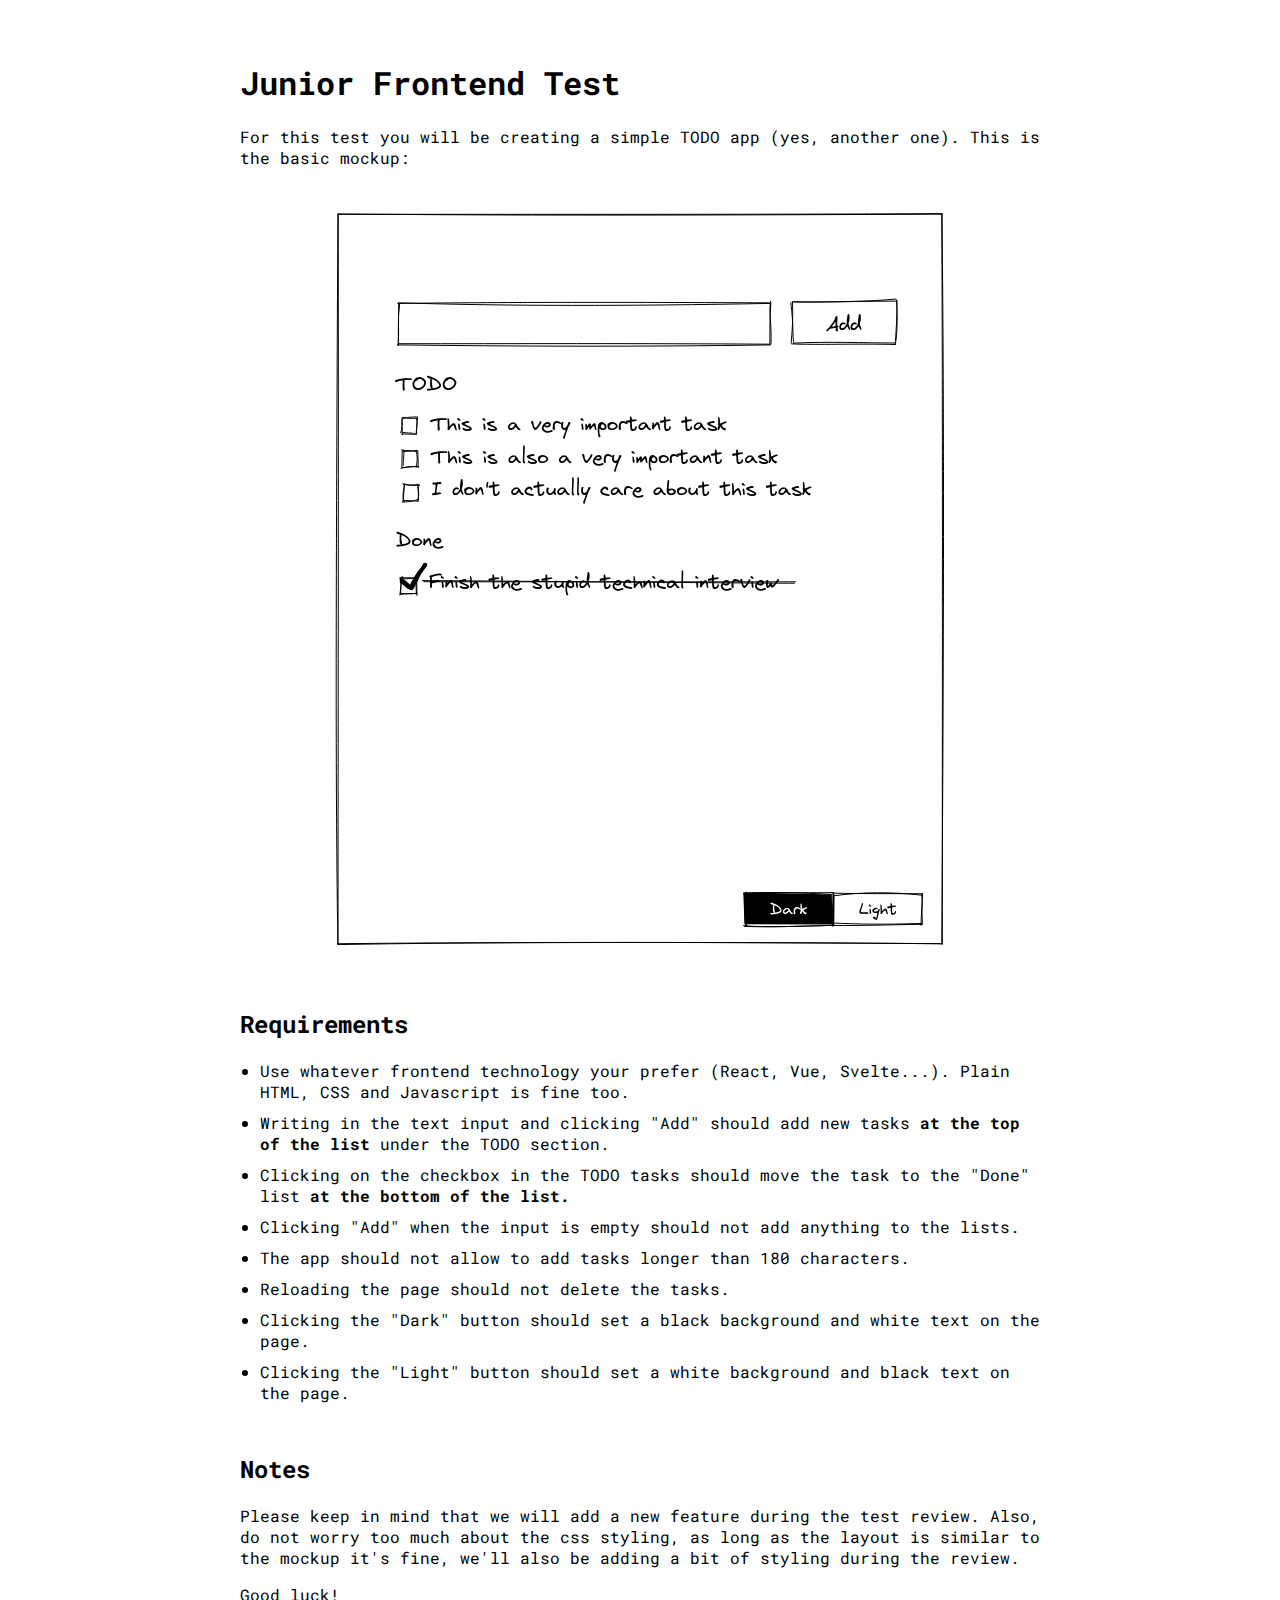
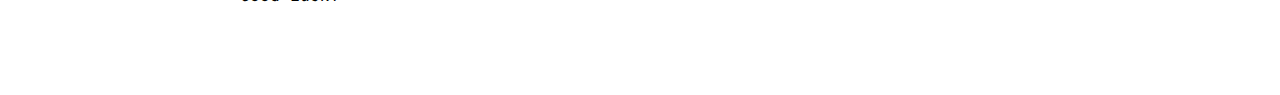
==== index.html @ 2b412f20 "Initial commit" ====
<!DOCTYPE html>

<html class="no-js">
    <head>
        <meta charset="utf-8">
        <meta http-equiv="x-ua-compatible" content="ie=edge">
        <title>Junior Frontend Test</title>
        <meta name="description" content="">
        <meta name="viewport" content="width=device-width, initial-scale=1">

        <link rel="apple-touch-icon" href="/apple-touch-icon.png">

        <link rel="preconnect" href="https://fonts.googleapis.com">
        <link rel="preconnect" href="https://fonts.gstatic.com" crossorigin>
        <link href="https://fonts.googleapis.com/css2?family=Roboto+Mono&display=swap" rel="stylesheet">
    </head>

    <style type="text/css" media="screen">
      main {
          max-width: 50rem;
          padding: 2rem;
          margin: auto;
          font-family: 'Roboto Mono', sans-serif;
      }

      section {
          margin-bottom: 50px;
      }

      .image-container {
          text-align: center;
      }

      img {
          margin-top: 20px;
          display: inline;
      }

      ul {
          padding-left: 20px;
      }

      li {
          margin-bottom: 10px;
      }
    </style>

    <body>
        <main>
            <h1>Junior Frontend Test</h1>

            <section>
                <p>For this test you will be creating a simple TODO app (yes, another one). This is the basic mockup:</p>

                <div class="image-container">
                    <img src="assets/images/mockup.png" alt="mockup" />
                </div>
            </section>

            <section>
                <h2>Requirements</h2>
                <ul>
                    <li>Use whatever frontend technology your prefer (React, Vue, Svelte...). Plain HTML, CSS and Javascript is fine too.</li>
                    <li>Writing in the text input and clicking "Add" should add new tasks <b>at the top of the list</b> under the TODO section.</li>
                    <li>Clicking on the checkbox in the TODO tasks should move the task to the "Done" list <b>at the bottom of the list.</b></li>
                    <li>Clicking "Add" when the input is empty should not add anything to the lists.</li>
                    <li>The app should not allow to add tasks longer than 180 characters.</li>
                    <li>Reloading the page should not delete the tasks.</li>
                    <li>Clicking the "Dark" button should set a black background and white text on the page.</li>
                    <li>Clicking the "Light" button should set a white background and black text on the page.</li>
                </ul>
            </section>

            <section>
                <h2>Notes</h2>
                <p>Please keep in mind that we will add a new feature during the test review. Also, do not worry too much about the css styling, as long as the layout is similar to the mockup it's fine, we'll also be adding a bit of styling during the review.</p>
                <p>Good luck!</p>
            </section>
        </main>
    </body>
</html>
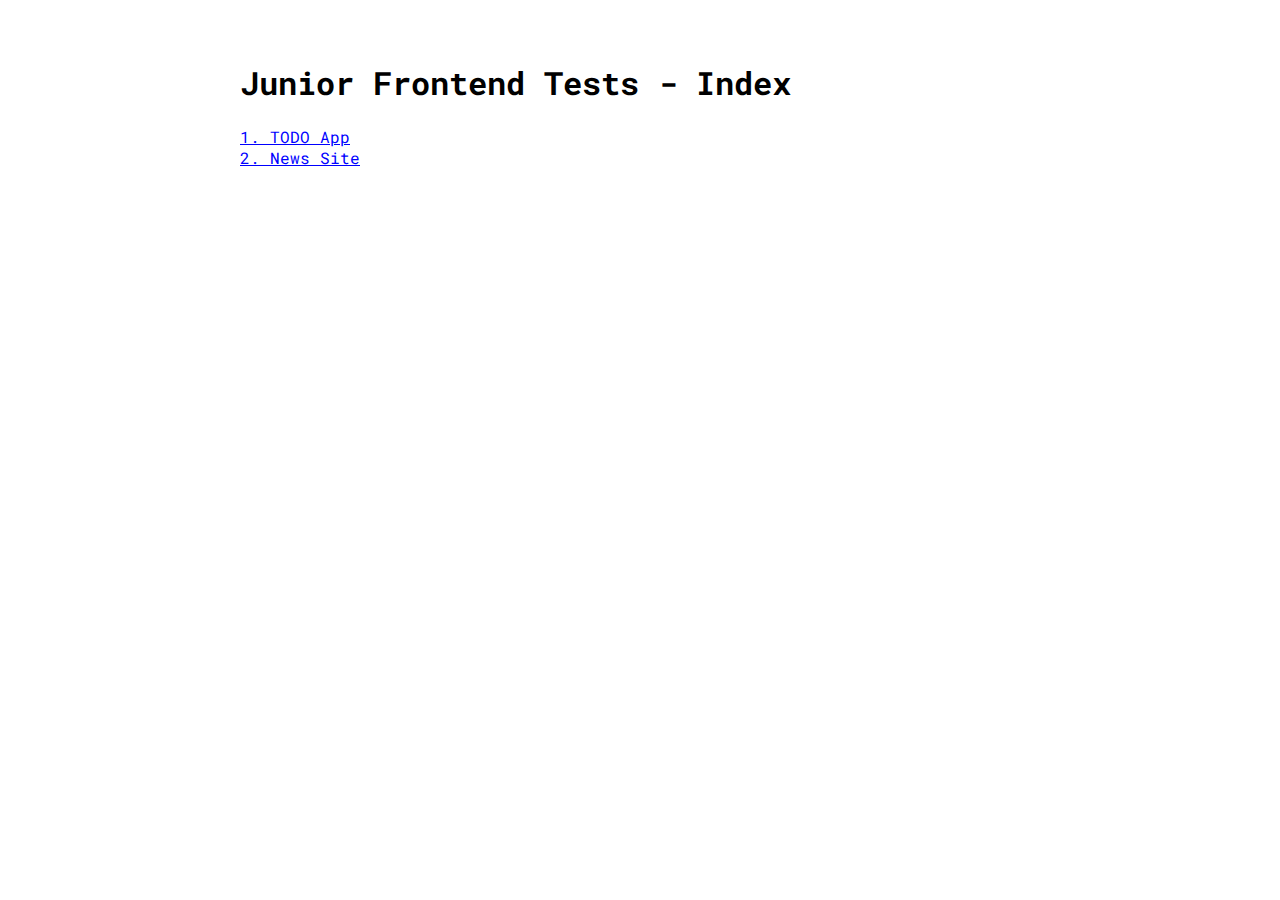
==== commit fea6c741: "Add news site test" ====
--- a/index.html
+++ b/index.html
@@ -4,7 +4,7 @@
     <head>
         <meta charset="utf-8">
         <meta http-equiv="x-ua-compatible" content="ie=edge">
-        <title>Junior Frontend Test</title>
+        <title>Junior Frontend Tests - Index</title>
         <meta name="description" content="">
         <meta name="viewport" content="width=device-width, initial-scale=1">
 
@@ -13,69 +13,16 @@
         <link rel="preconnect" href="https://fonts.googleapis.com">
         <link rel="preconnect" href="https://fonts.gstatic.com" crossorigin>
         <link href="https://fonts.googleapis.com/css2?family=Roboto+Mono&display=swap" rel="stylesheet">
+
+        <link href="assets/styles/main.css" rel="stylesheet" />
     </head>
-
-    <style type="text/css" media="screen">
-      main {
-          max-width: 50rem;
-          padding: 2rem;
-          margin: auto;
-          font-family: 'Roboto Mono', sans-serif;
-      }
-
-      section {
-          margin-bottom: 50px;
-      }
-
-      .image-container {
-          text-align: center;
-      }
-
-      img {
-          margin-top: 20px;
-          display: inline;
-      }
-
-      ul {
-          padding-left: 20px;
-      }
-
-      li {
-          margin-bottom: 10px;
-      }
-    </style>
 
     <body>
         <main>
-            <h1>Junior Frontend Test</h1>
+            <h1>Junior Frontend Tests - Index</h1>
 
-            <section>
-                <p>For this test you will be creating a simple TODO app (yes, another one). This is the basic mockup:</p>
-
-                <div class="image-container">
-                    <img src="assets/images/mockup.png" alt="mockup" />
-                </div>
-            </section>
-
-            <section>
-                <h2>Requirements</h2>
-                <ul>
-                    <li>Use whatever frontend technology your prefer (React, Vue, Svelte...). Plain HTML, CSS and Javascript is fine too.</li>
-                    <li>Writing in the text input and clicking "Add" should add new tasks <b>at the top of the list</b> under the TODO section.</li>
-                    <li>Clicking on the checkbox in the TODO tasks should move the task to the "Done" list <b>at the bottom of the list.</b></li>
-                    <li>Clicking "Add" when the input is empty should not add anything to the lists.</li>
-                    <li>The app should not allow to add tasks longer than 180 characters.</li>
-                    <li>Reloading the page should not delete the tasks.</li>
-                    <li>Clicking the "Dark" button should set a black background and white text on the page.</li>
-                    <li>Clicking the "Light" button should set a white background and black text on the page.</li>
-                </ul>
-            </section>
-
-            <section>
-                <h2>Notes</h2>
-                <p>Please keep in mind that we will add a new feature during the test review. Also, do not worry too much about the css styling, as long as the layout is similar to the mockup it's fine, we'll also be adding a bit of styling during the review.</p>
-                <p>Good luck!</p>
-            </section>
+            <a href="tests/todo-app.html">1. TODO App</a></br>
+            <a href="tests/news-site.html">2. News Site</a>
         </main>
     </body>
 </html>
--- a/assets/styles/main.css
+++ b/assets/styles/main.css
@@ -0,0 +1,41 @@
+main {
+    max-width: 50rem;
+    padding: 2rem;
+    margin: auto;
+    font-family: 'Roboto Mono', sans-serif;
+}
+
+section {
+    margin-bottom: 50px;
+}
+
+.image-container {
+    text-align: center;
+}
+
+img {
+    margin-top: 20px;
+    display: inline;
+    max-width: 100%;
+}
+
+ul {
+    padding-left: 20px;
+}
+
+li {
+    margin-bottom: 10px;
+}
+
+a, a:visited {
+    color: blue;
+}
+
+.framed {
+    border: 1px solid #000000;
+}
+
+
+.mb-20 {
+    margin-bottom: 20px;
+}
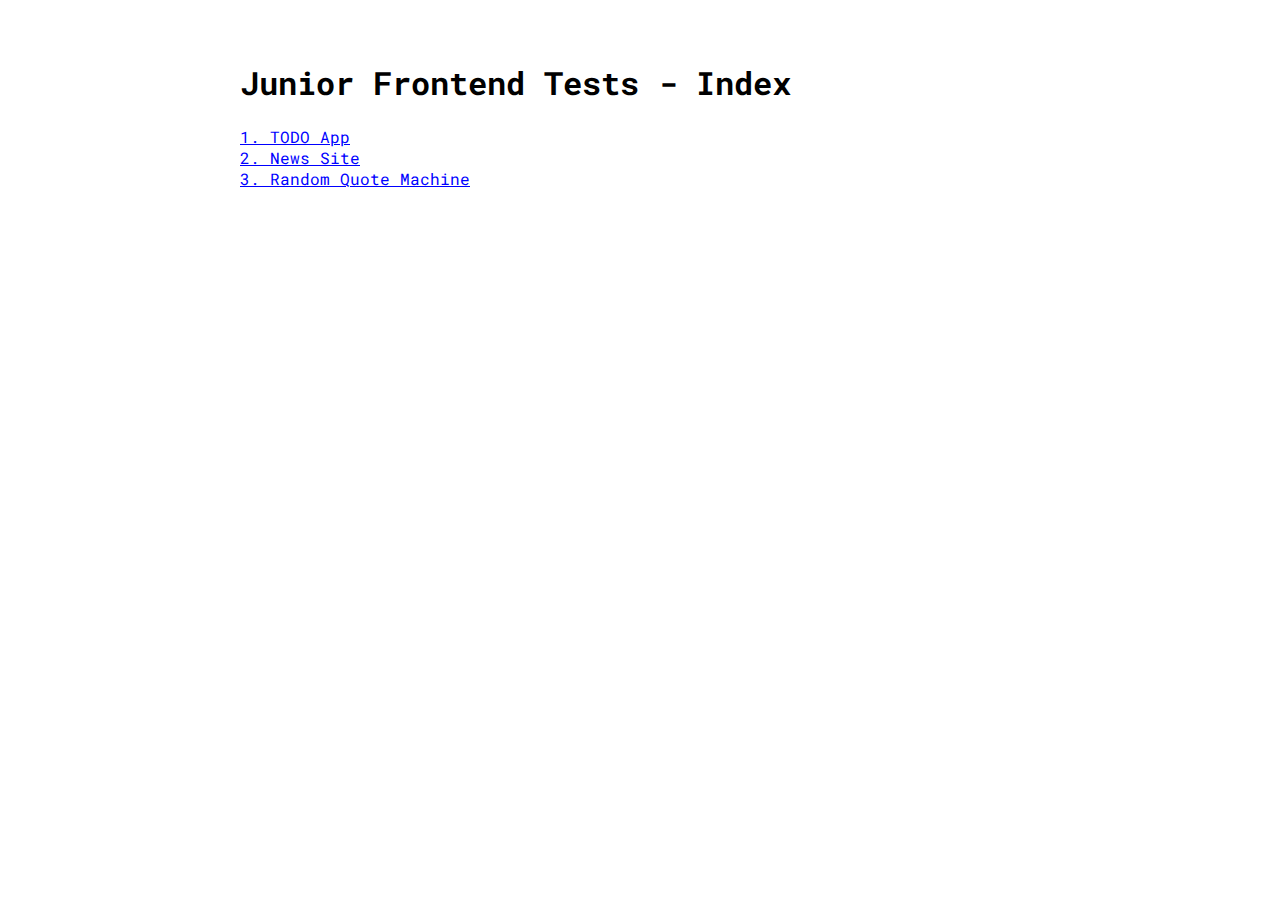
==== commit e544445e: "Add random quote machine test" ====
--- a/index.html
+++ b/index.html
@@ -22,7 +22,8 @@
             <h1>Junior Frontend Tests - Index</h1>
 
             <a href="tests/todo-app.html">1. TODO App</a></br>
-            <a href="tests/news-site.html">2. News Site</a>
+            <a href="tests/news-site.html">2. News Site</a></br>
+            <a href="tests/random-quote-machine.html">3. Random Quote Machine</a>
         </main>
     </body>
 </html>
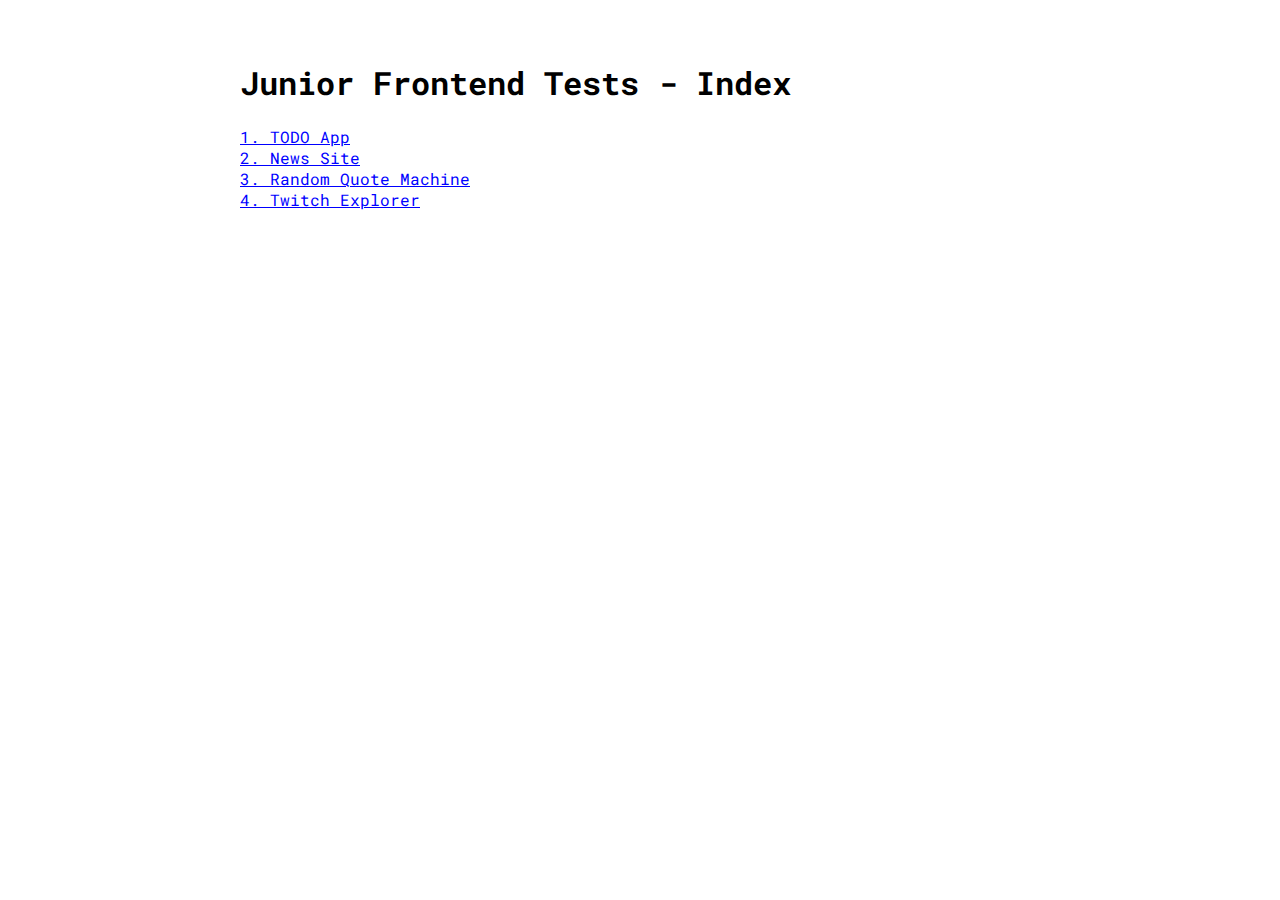
==== commit 3d4072ae: "Add Twitch explorer test" ====
--- a/index.html
+++ b/index.html
@@ -21,9 +21,10 @@
         <main>
             <h1>Junior Frontend Tests - Index</h1>
 
-            <a href="tests/todo-app.html">1. TODO App</a></br>
-            <a href="tests/news-site.html">2. News Site</a></br>
-            <a href="tests/random-quote-machine.html">3. Random Quote Machine</a>
+            <a href="tests/todo-app.html" class="test-link">1. TODO App</a>
+            <a href="tests/news-site.html" class="test-link">2. News Site</a>
+            <a href="tests/random-quote-machine.html" class="test-link">3. Random Quote Machine</a>
+            <a href="tests/twitch-explorer.html" class="test-link">4. Twitch Explorer</a>
         </main>
     </body>
 </html>
--- a/assets/styles/main.css
+++ b/assets/styles/main.css
@@ -1,16 +1,6 @@
-main {
-    max-width: 50rem;
-    padding: 2rem;
-    margin: auto;
-    font-family: 'Roboto Mono', sans-serif;
-}
-
+/* RESET */
 section {
     margin-bottom: 50px;
-}
-
-.image-container {
-    text-align: center;
 }
 
 img {
@@ -31,10 +21,25 @@
     color: blue;
 }
 
+/* STYLES */
+main {
+    max-width: 50rem;
+    padding: 2rem;
+    margin: auto;
+    font-family: 'Roboto Mono', sans-serif;
+}
+
+.image-container {
+    text-align: center;
+}
+
 .framed {
     border: 1px solid #000000;
 }
 
+.test-link {
+    display: block;
+}
 
 .mb-20 {
     margin-bottom: 20px;
